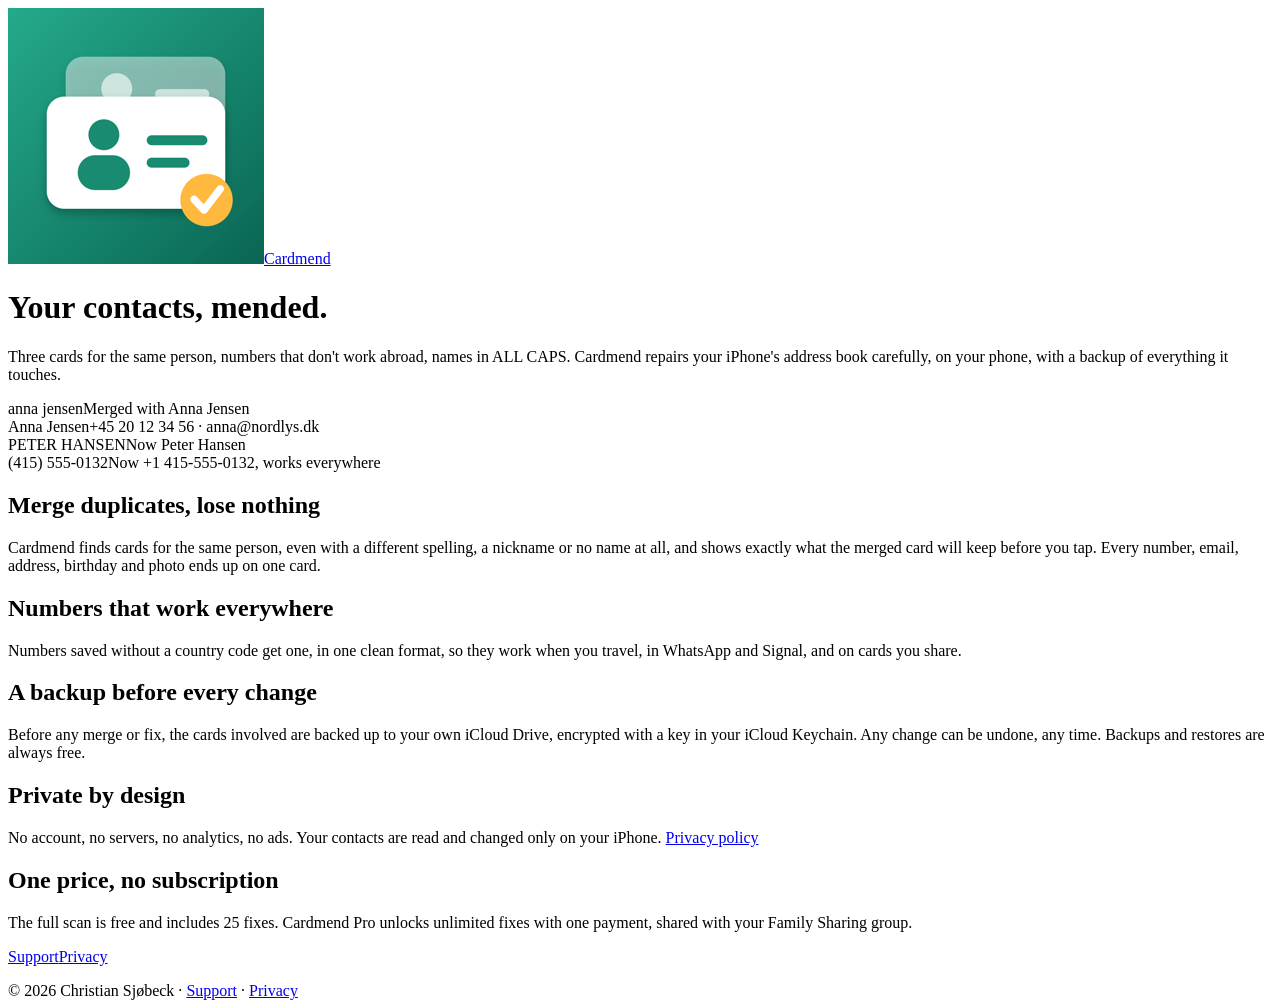
==== index.html @ b462c500 "Update index.html" ====
<!doctype html>
<html lang="en">
<head>
<meta charset="utf-8">
<meta name="viewport" content="width=device-width, initial-scale=1">
<title>Cardmend: Merge Contacts on iPhone</title>
<meta name="description" content="Merge duplicate contacts, add country codes to every number and fix names on your iPhone. A backup goes to your own iCloud before every change. One price, no subscription.">
<link rel="stylesheet" href="https://fonts.googleapis.com/css2?family=Bricolage+Grotesque:opsz,wght@12..96,700&family=IBM+Plex+Sans:wght@400;600&display=swap">
<link rel="stylesheet" href="style.css">
<link rel="icon" href="icon.png">
</head>
<body>
<header><a href="./"><img src="icon.png" alt=""><span>Cardmend</span></a></header>
<main>
  <h1>Your contacts, mended.</h1>
  <p class="lede">Three cards for the same person, numbers that don't work abroad, names in ALL CAPS. Cardmend repairs your iPhone's address book carefully, on your phone, with a backup of everything it touches.</p>

  <div class="cardlist" aria-label="Example of what Cardmend fixes">
    <div class="row paid"><span class="tick"></span><span class="name">anna jensen<span class="when">Merged with Anna Jensen</span></span></div>
    <div class="row"><span class="tick"></span><span class="name">Anna Jensen<span class="when">+45 20 12 34 56 · anna@nordlys.dk</span></span></div>
    <div class="row paid"><span class="tick"></span><span class="name">PETER HANSEN<span class="when">Now Peter Hansen</span></span></div>
    <div class="row"><span class="tick"></span><span class="name">(415) 555-0132<span class="when">Now +1 415-555-0132, works everywhere</span></span></div>
  </div>

  <h2>Merge duplicates, lose nothing</h2>
  <p>Cardmend finds cards for the same person, even with a different spelling, a nickname or no name at all, and shows exactly what the merged card will keep before you tap. Every number, email, address, birthday and photo ends up on one card.</p>

  <h2>Numbers that work everywhere</h2>
  <p>Numbers saved without a country code get one, in one clean format, so they work when you travel, in WhatsApp and Signal, and on cards you share.</p>

  <h2>A backup before every change</h2>
  <p>Before any merge or fix, the cards involved are backed up to your own iCloud Drive, encrypted with a key in your iCloud Keychain. Any change can be undone, any time. Backups and restores are always free.</p>

  <h2>Private by design</h2>
  <p>No account, no servers, no analytics, no ads. Your contacts are read and changed only on your iPhone. <a href="privacy/">Privacy policy</a></p>

  <h2>One price, no subscription</h2>
  <p>The full scan is free and includes 25 fixes. Cardmend Pro unlocks unlimited fixes with one payment, shared with your Family Sharing group.</p>

  <p class="links"><a href="support/">Support</a><a href="privacy/">Privacy</a></p>
</main>
<footer>© 2026 Christian Sjøbeck · <a href="support/">Support</a> · <a href="privacy/">Privacy</a></footer>
</body>
</html>
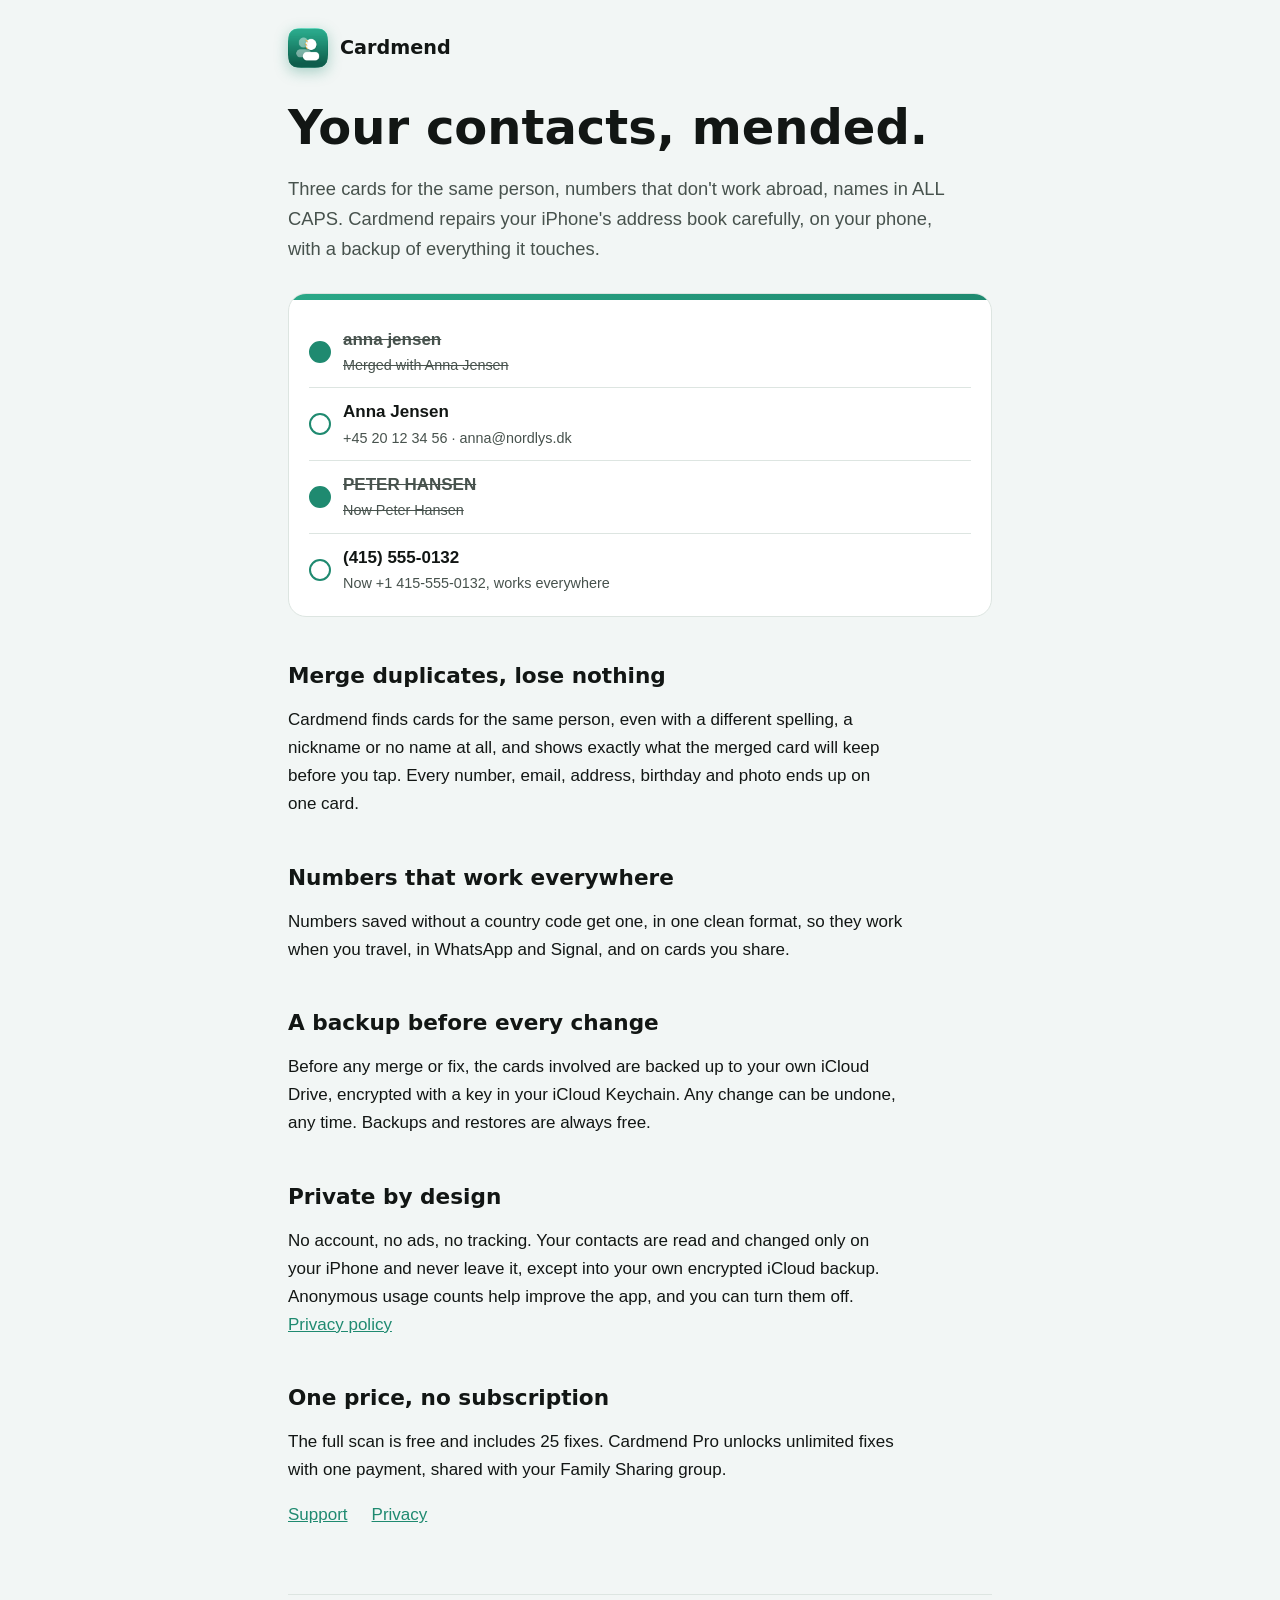
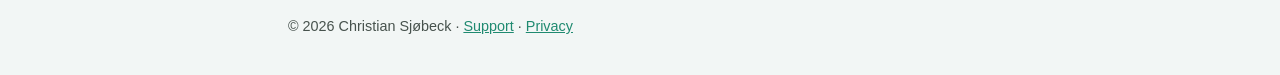
==== commit b8710e19: "Update index.html" ====
--- a/index.html
+++ b/index.html
@@ -32,7 +32,7 @@
   <p>Before any merge or fix, the cards involved are backed up to your own iCloud Drive, encrypted with a key in your iCloud Keychain. Any change can be undone, any time. Backups and restores are always free.</p>
 
   <h2>Private by design</h2>
-  <p>No account, no servers, no analytics, no ads. Your contacts are read and changed only on your iPhone. <a href="privacy/">Privacy policy</a></p>
+  <p>No account, no ads, no tracking. Your contacts are read and changed only on your iPhone and never leave it, except into your own encrypted iCloud backup. Anonymous usage counts help improve the app, and you can turn them off. <a href="privacy/">Privacy policy</a></p>
 
   <h2>One price, no subscription</h2>
   <p>The full scan is free and includes 25 fixes. Cardmend Pro unlocks unlimited fixes with one payment, shared with your Family Sharing group.</p>
--- a/style.css
+++ b/style.css
@@ -0,0 +1,69 @@
+/* Cardmend site: the app's teal. Light and dark follow the visitor's system. */
+:root {
+  --bg: #f2f6f5;
+  --card: #ffffff;
+  --fg: #121614;
+  --muted: #47524d;
+  --line: #dde5e1;
+  --accent: #1f8a70;      /* deep green: passes text contrast on light */
+  --brand: linear-gradient(135deg, #2aa887, #1f8a70);  /* shared with the app icon */
+  --late: #c92a2a;
+  --display: "Bricolage Grotesque", "Avenir Next", system-ui, sans-serif;
+  --body: "IBM Plex Sans", -apple-system, "Segoe UI", sans-serif;
+  color-scheme: light;
+}
+@media (prefers-color-scheme: dark) {
+  :root {
+    --bg: #0a0f0d;
+    --card: #141b18;
+    --fg: #eef4f1;
+    --muted: #a7b5ae;
+    --line: #24302b;
+    --accent: #4ac3a2;
+    --late: #ff6b6b;
+    color-scheme: dark;
+  }
+}
+* { box-sizing: border-box; }
+body {
+  margin: 0;
+  background: var(--bg);
+  color: var(--fg);
+  font: 400 1.0625rem/1.65 var(--body);
+  padding-inline: 16px;
+}
+main, header, footer { max-width: 44rem; margin: 0 auto; }
+header { padding-block: 28px 8px; display: flex; align-items: center; gap: 12px; }
+header a { color: inherit; text-decoration: none; display: flex; align-items: center; gap: 12px; }
+header img { width: 40px; height: 40px; border-radius: 9px; box-shadow: 0 4px 14px rgba(31, 138, 112, 0.35); }
+header span { font: 700 1.2rem/1 var(--display); }
+main { padding-block: 24px 48px; }
+h1, h2, h3 { font-family: var(--display); line-height: 1.15; text-wrap: balance; }
+h1 { font-size: clamp(2rem, 6vw, 3rem); margin: 0 0 12px; }
+h2 { font-size: 1.35rem; margin: 2.2em 0 0.5em; }
+h3 { font-size: 1.05rem; margin: 1.6em 0 0.3em; }
+p, li { max-width: 65ch; }
+a { color: var(--accent); }
+a:focus-visible { outline: 2px solid var(--accent); outline-offset: 3px; border-radius: 3px; }
+.lede { color: var(--muted); font-size: 1.15rem; }
+.updated { color: var(--muted); font-size: 0.9rem; }
+
+/* A small contact list like the app's, with a brand bar on top. */
+.cardlist { position: relative; overflow: hidden; background: var(--card); border: 1px solid var(--line);
+         border-radius: 18px; padding: 22px 20px 10px; margin: 28px 0; }
+.cardlist::before { content: ""; position: absolute; inset: 0 0 auto 0; height: 6px; background: var(--brand); }
+.row { display: flex; align-items: center; gap: 12px; padding: 10px 0; border-top: 1px solid var(--line); }
+.row:first-of-type { border-top: 0; }
+.row .tick { width: 22px; height: 22px; border-radius: 50%; border: 2px solid var(--accent); flex: none; }
+.row.paid .tick { background: var(--accent); }
+.row .name { font-weight: 600; flex: 1; min-width: 0; }
+.row .when { display: block; font-weight: 400; font-size: 0.9rem; color: var(--muted); }
+.row.late .when { color: var(--late); }
+.row.paid .name { text-decoration: line-through; color: var(--muted); }
+.row .amount { font-variant-numeric: tabular-nums; }
+.month { font: 700 1.6rem/1.2 var(--display); }
+.month small { display: block; font: 400 0.95rem/1.4 var(--body); color: var(--muted); }
+
+.card { background: var(--card); border: 1px solid var(--line); border-radius: 14px; padding: 18px 20px; margin: 16px 0; }
+.links { display: flex; flex-wrap: wrap; gap: 10px 24px; }
+footer { border-top: 1px solid var(--line); padding-block: 20px 36px; color: var(--muted); font-size: 0.9rem; }
